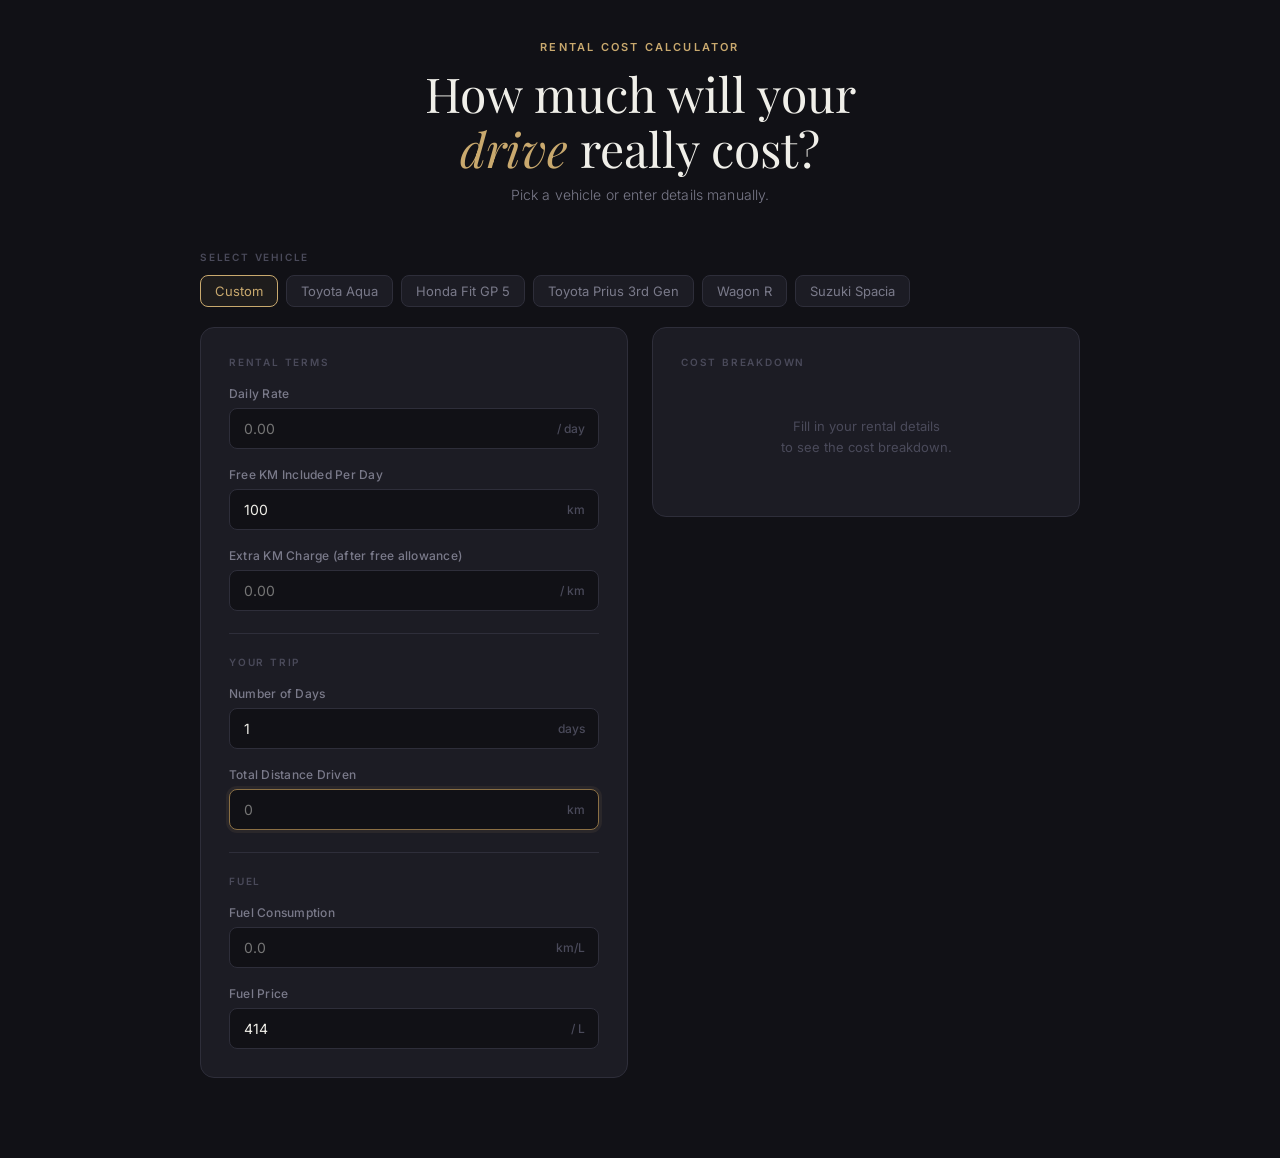
==== index.html @ 95c2d59f "Fix index.html filename" ====
<!doctype html>
<html lang="en">
  <head>
    <meta charset="UTF-8" />
    <meta name="viewport" content="width=device-width, initial-scale=1.0" />
    <title>Drive Cost — Rental Calculator</title>
    <link
      href="https://fonts.googleapis.com/css2?family=Playfair+Display:wght@400;600&family=Inter:wght@300;400;500;600&display=swap"
      rel="stylesheet"
    />
    <link rel="icon" type="image/svg+xml" href="icon.png" />
    <link href="./styles.css" rel="stylesheet" />
  </head>
  <body>
    <header>
      <p class="eyebrow">Rental Cost Calculator</p>
      <h1>How much will your<br /><em>drive</em> really cost?</h1>
      <p class="subtitle">Pick a vehicle or enter details manually.</p>
    </header>

    <!-- Vehicle chips -->
    <div class="vehicle-section">
      <p class="section-label" style="margin-bottom: 12px">Select Vehicle</p>
      <div class="vehicle-chips" id="vehicleChips"></div>
    </div>

    <div class="layout">
      <!-- INPUTS -->
      <div>
        <div class="card">
          <p class="section-label">Rental Terms</p>

          <div class="field">
            <label>Daily Rate</label>
            <div class="input-wrap">
              <input
                type="number"
                id="pricePerDay"
                placeholder="0.00"
                min="0"
                step="0.01"
              />
              <span class="input-unit">/ day</span>
            </div>
          </div>

          <div class="field">
            <label>Free KM Included Per Day</label>
            <div class="input-wrap">
              <input
                type="number"
                id="freeKmPerDay"
                placeholder="100"
                min="0"
                step="1"
              />
              <span class="input-unit">km</span>
            </div>
          </div>

          <div class="field">
            <label>Extra KM Charge (after free allowance)</label>
            <div class="input-wrap">
              <input
                type="number"
                id="pricePerExtraKm"
                placeholder="0.00"
                min="0"
                step="0.01"
              />
              <span class="input-unit">/ km</span>
            </div>
          </div>

          <div class="divider"></div>
          <p class="section-label">Your Trip</p>

          <div class="field">
            <label>Number of Days</label>
            <div class="input-wrap">
              <input
                type="number"
                id="numDays"
                placeholder="0"
                min="1"
                step="1"
              />
              <span class="input-unit">days</span>
            </div>
          </div>

          <div class="field">
            <label>Total Distance Driven</label>
            <div class="input-wrap">
              <input
                type="number"
                id="numKm"
                placeholder="0"
                min="0"
                step="1"
              />
              <span class="input-unit">km</span>
            </div>
          </div>

          <div class="divider"></div>
          <p class="section-label">Fuel</p>

          <div class="field">
            <label>Fuel Consumption</label>
            <div class="input-wrap">
              <input
                type="number"
                id="fuelConsumption"
                placeholder="0.0"
                min="0"
                step="0.1"
              />
              <span class="input-unit">km/L</span>
            </div>
          </div>

          <div class="field">
            <label>Fuel Price</label>
            <div class="input-wrap">
              <input
                type="number"
                id="fuelPrice"
                placeholder="0.00"
                min="0"
                step="0.01"
              />
              <span class="input-unit">/ L</span>
            </div>
          </div>
        </div>
      </div>

      <!-- SUMMARY -->
      <div class="summary-card">
        <div class="card">
          <p class="section-label">Cost Breakdown</p>
          <div class="active-vehicle-tag" id="activeVehicleTag"></div>
          <div id="summary">
            <div class="zero-state">
              Fill in your rental details<br />to see the cost breakdown.
            </div>
          </div>
        </div>
      </div>
    </div>

    <!-- Mobile sticky total bar -->
    <div class="sticky-total" id="stickyTotal">
      <div>
        <div class="sticky-total-label">Total Cost</div>
        <div class="sticky-total-sub" id="stickyTotalSub"></div>
      </div>
      <div class="sticky-total-amount" id="stickyTotalAmount">—</div>
    </div>

    <script src="./script.js"></script>
  </body>
</html>
---- styles.css ----
*,
*::before,
*::after {
    box-sizing: border-box;
    margin: 0;
    padding: 0;
}

:root {
    --bg: #111116;
    --surface: #1c1c24;
    --border: #2e2e3a;
    --gold: #c9a96e;
    --gold-dim: #8a6f44;
    --text: #f0efe9;
    --text-muted: #7a7a8a;
    --text-dim: #4a4a5a;
    --green: #6bcfa0;
    --radius: 14px;
}

body {
    background: var(--bg);
    color: var(--text);
    font-family: "Inter", sans-serif;
    min-height: 100vh;
    padding: 40px 20px 80px;
}

/* mobile: extra bottom padding so sticky bar doesn't cover content */
@media (max-width: 680px) {
    body {
        padding-bottom: 100px;
    }
}

header {
    text-align: center;
    margin-bottom: 48px;
}

.eyebrow {
    font-size: 11px;
    font-weight: 600;
    letter-spacing: 0.2em;
    text-transform: uppercase;
    color: var(--gold);
    margin-bottom: 12px;
}

h1 {
    font-family: "Playfair Display", serif;
    font-size: clamp(2rem, 5vw, 3rem);
    font-weight: 400;
    color: var(--text);
    line-height: 1.15;
}

h1 em {
    font-style: italic;
    color: var(--gold);
}

.subtitle {
    margin-top: 10px;
    font-size: 14px;
    color: var(--text-muted);
    font-weight: 300;
    letter-spacing: 0.01em;
}

/* ── Vehicle picker ── */
.vehicle-section {
    max-width: 880px;
    margin: 0 auto 20px;
}

.vehicle-chips {
    display: flex;
    gap: 8px;
    flex-wrap: wrap;
}

.chip {
    background: var(--surface);
    border: 1px solid var(--border);
    border-radius: 8px;
    padding: 7px 14px;
    cursor: pointer;
    font-size: 13px;
    color: var(--text-muted);
    font-weight: 400;
    transition: all 0.15s;
    white-space: nowrap;
}

.chip:hover {
    border-color: var(--gold-dim);
    color: var(--text);
}

.chip.active {
    border-color: var(--gold);
    color: var(--gold);
    background: rgba(201, 169, 110, 0.07);
}

/* ── Layout ── */
.layout {
    display: grid;
    grid-template-columns: 1fr 1fr;
    gap: 24px;
    max-width: 880px;
    margin: 0 auto;
    align-items: start;
}

@media (max-width: 680px) {
    .layout {
        grid-template-columns: 1fr;
    }
}

.card {
    background: var(--surface);
    border: 1px solid var(--border);
    border-radius: var(--radius);
    padding: 28px;
}

.section-label {
    font-size: 10px;
    font-weight: 600;
    letter-spacing: 0.18em;
    text-transform: uppercase;
    color: var(--text-dim);
    margin-bottom: 18px;
}

.field {
    margin-bottom: 18px;
}

.field:last-child {
    margin-bottom: 0;
}

label {
    display: block;
    font-size: 12px;
    font-weight: 500;
    color: var(--text-muted);
    margin-bottom: 7px;
    letter-spacing: 0.02em;
}

.input-wrap {
    position: relative;
    display: flex;
    align-items: center;
}

.input-unit {
    position: absolute;
    right: 14px;
    font-size: 12px;
    color: var(--text-dim);
    pointer-events: none;
    font-weight: 500;
}

input[type="number"] {
    width: 100%;
    background: var(--bg);
    border: 1px solid var(--border);
    border-radius: 8px;
    padding: 11px 44px 11px 14px;
    color: var(--text);
    font-family: "Inter", sans-serif;
    font-size: 14px;
    font-weight: 400;
    outline: none;
    transition:
        border-color 0.18s,
        box-shadow 0.18s;
    -moz-appearance: textfield;
}

input[type="number"]::-webkit-outer-spin-button,
input[type="number"]::-webkit-inner-spin-button {
    -webkit-appearance: none;
}

input[type="number"]:focus {
    border-color: var(--gold-dim);
    box-shadow: 0 0 0 3px rgba(201, 169, 110, 0.08);
}

.divider {
    height: 1px;
    background: var(--border);
    margin: 22px 0;
}

/* ── Summary (desktop sticky) ── */
.summary-card {
    position: sticky;
    top: 24px;
}

.active-vehicle-tag {
    font-size: 11px;
    color: var(--gold);
    font-weight: 500;
    margin-bottom: 14px;
    display: none;
}

.active-vehicle-tag.show {
    display: block;
}

.line-item {
    display: flex;
    justify-content: space-between;
    align-items: baseline;
    padding: 11px 0;
    border-bottom: 1px solid var(--border);
}

.line-item:last-of-type {
    border-bottom: none;
}

.line-label {
    font-size: 13px;
    color: var(--text-muted);
    font-weight: 400;
}

.line-value {
    font-size: 13px;
    font-weight: 500;
    color: var(--text);
    font-variant-numeric: tabular-nums;
    transition: color 0.2s;
}

.line-value.highlight {
    color: var(--gold);
}

.line-item.extra .line-label {
    color: var(--text-dim);
    font-size: 12px;
}

.line-item.extra .line-value {
    color: var(--text-muted);
    font-size: 12px;
}

/* total block inside the summary card */
.total-block {
    margin-top: 20px;
    padding: 18px;
    background: var(--bg);
    border-radius: 10px;
    border: 1px solid var(--gold-dim);
    display: flex;
    justify-content: space-between;
    align-items: center;
}

.total-label {
    font-size: 12px;
    font-weight: 600;
    letter-spacing: 0.1em;
    text-transform: uppercase;
    color: var(--text-muted);
}

.total-value {
    font-family: "Playfair Display", serif;
    font-size: 1.9rem;
    color: var(--gold);
    font-variant-numeric: tabular-nums;
    transition: all 0.25s;
}

.per-day {
    margin-top: 12px;
    text-align: right;
    font-size: 12px;
    color: var(--text-dim);
}

.per-day span {
    color: var(--text-muted);
}

.zero-state {
    text-align: center;
    padding: 30px 0;
    color: var(--text-dim);
    font-size: 13px;
    line-height: 1.6;
}

.badge {
    display: inline-block;
    background: rgba(107, 207, 160, 0.1);
    color: var(--green);
    border: 1px solid rgba(107, 207, 160, 0.2);
    border-radius: 6px;
    font-size: 11px;
    font-weight: 600;
    padding: 3px 8px;
    margin-left: 6px;
    vertical-align: middle;
}

.badge.warn {
    background: rgba(201, 169, 110, 0.1);
    color: var(--gold);
    border-color: rgba(201, 169, 110, 0.2);
}

/* ── Mobile sticky total bar ── */
.sticky-total {
    display: none;
    /* hidden on desktop */
}

@media (max-width: 680px) {
    .sticky-total {
        display: flex;
        position: fixed;
        bottom: 0;
        left: 0;
        right: 0;
        z-index: 50;
        background: #18181f;
        border-top: 1px solid var(--gold-dim);
        padding: 14px 20px;
        align-items: center;
        justify-content: space-between;
        backdrop-filter: blur(10px);
        -webkit-backdrop-filter: blur(10px);
        transition:
            opacity 0.25s,
            transform 0.25s;
        opacity: 0;
        transform: translateY(100%);
    }

    .sticky-total.visible {
        opacity: 1;
        transform: translateY(0);
    }

    .sticky-total-label {
        font-size: 11px;
        font-weight: 600;
        letter-spacing: 0.12em;
        text-transform: uppercase;
        color: var(--text-muted);
    }

    .sticky-total-sub {
        font-size: 11px;
        color: var(--text-dim);
        margin-top: 2px;
    }

    .sticky-total-amount {
        font-family: "Playfair Display", serif;
        font-size: 1.6rem;
        color: var(--gold);
        font-variant-numeric: tabular-nums;
    }

    /* on mobile, hide the total-block inside summary card to avoid duplication */
    .total-block {
        display: none;
    }

    .per-day {
        display: none;
    }
}

.pulse {
    animation: pulse 0.3s ease;
}

@keyframes pulse {
    0% {
        opacity: 0.5;
        transform: scale(0.97);
    }

    100% {
        opacity: 1;
        transform: scale(1);
    }
}
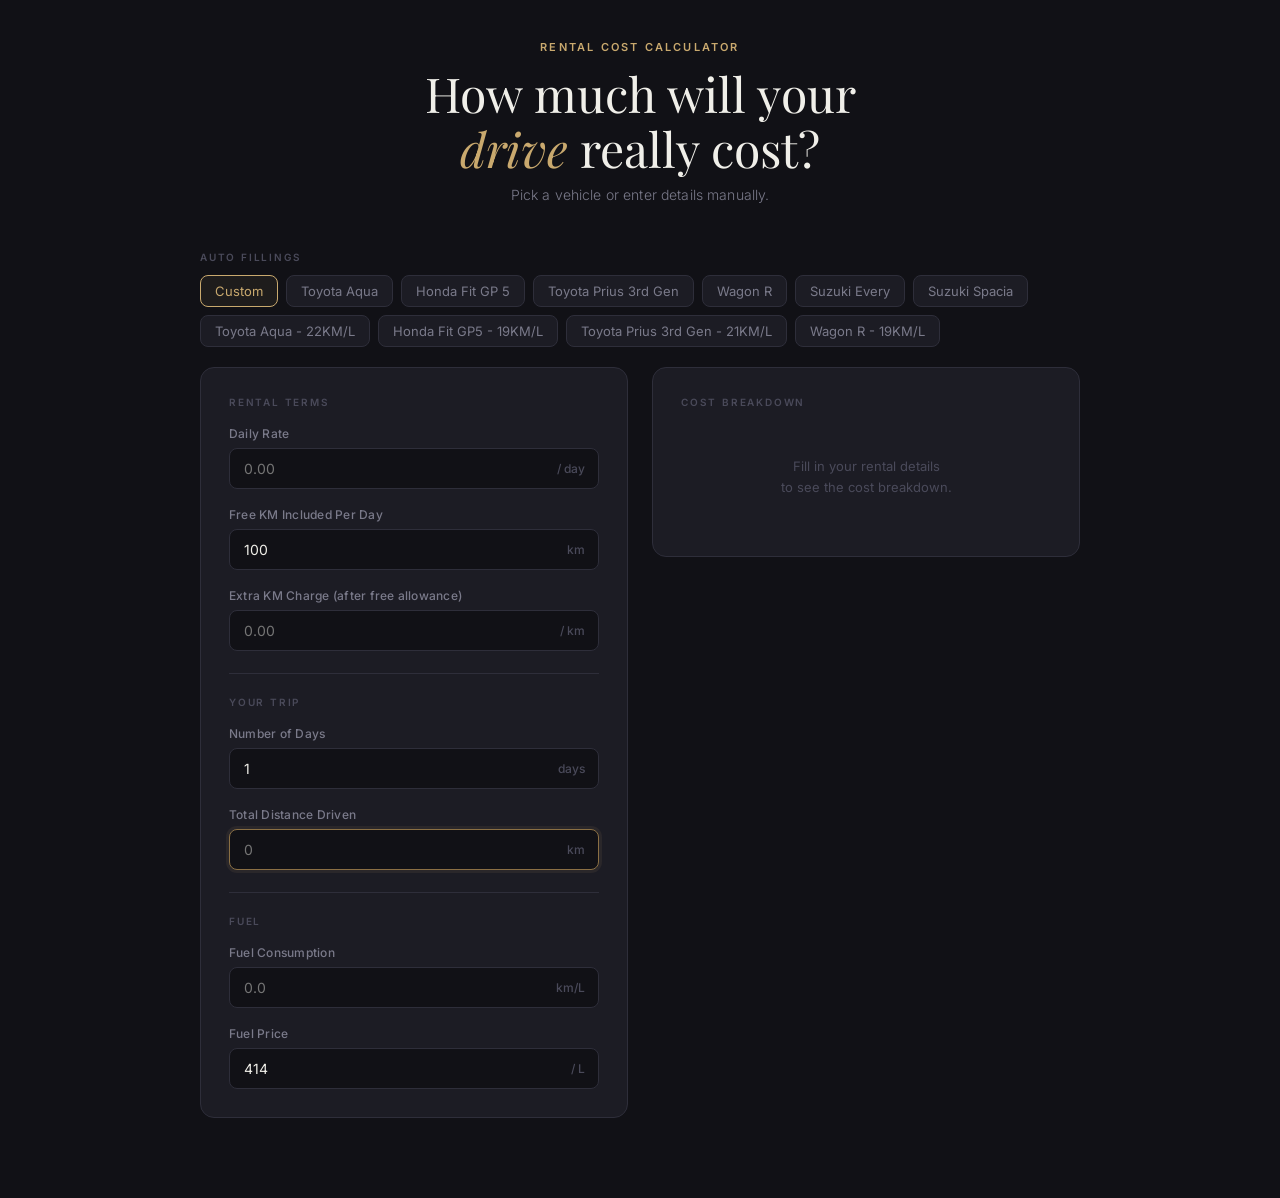
==== commit 014b4f4f: "Add vehicles & auto-fill fuel data; set days default" ====
--- a/index.html
+++ b/index.html
@@ -20,7 +20,7 @@
 
     <!-- Vehicle chips -->
     <div class="vehicle-section">
-      <p class="section-label" style="margin-bottom: 12px">Select Vehicle</p>
+      <p class="section-label" style="margin-bottom: 12px">Auto Fillings</p>
       <div class="vehicle-chips" id="vehicleChips"></div>
     </div>
 
@@ -84,6 +84,7 @@
                 placeholder="0"
                 min="1"
                 step="1"
+                value="1"
               />
               <span class="input-unit">days</span>
             </div>
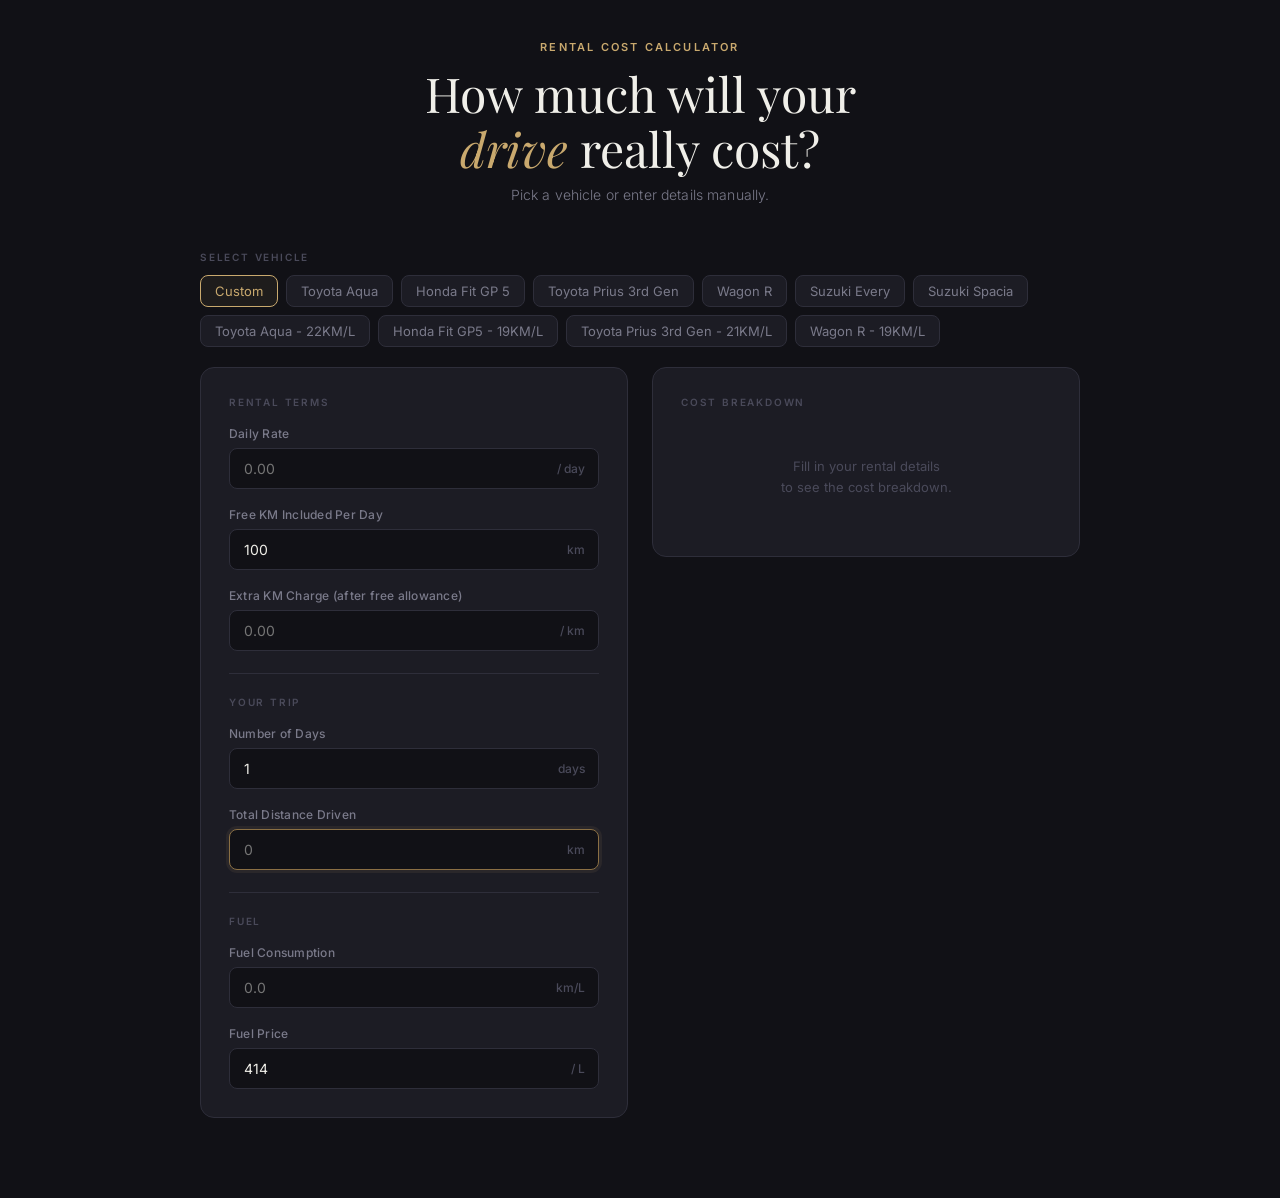
==== commit f1c686c2: "Rename vehicle section label" ====
--- a/index.html
+++ b/index.html
@@ -20,7 +20,7 @@
 
     <!-- Vehicle chips -->
     <div class="vehicle-section">
-      <p class="section-label" style="margin-bottom: 12px">Auto Fillings</p>
+      <p class="section-label" style="margin-bottom: 12px">Select Vehicle</p>
       <div class="vehicle-chips" id="vehicleChips"></div>
     </div>
 
